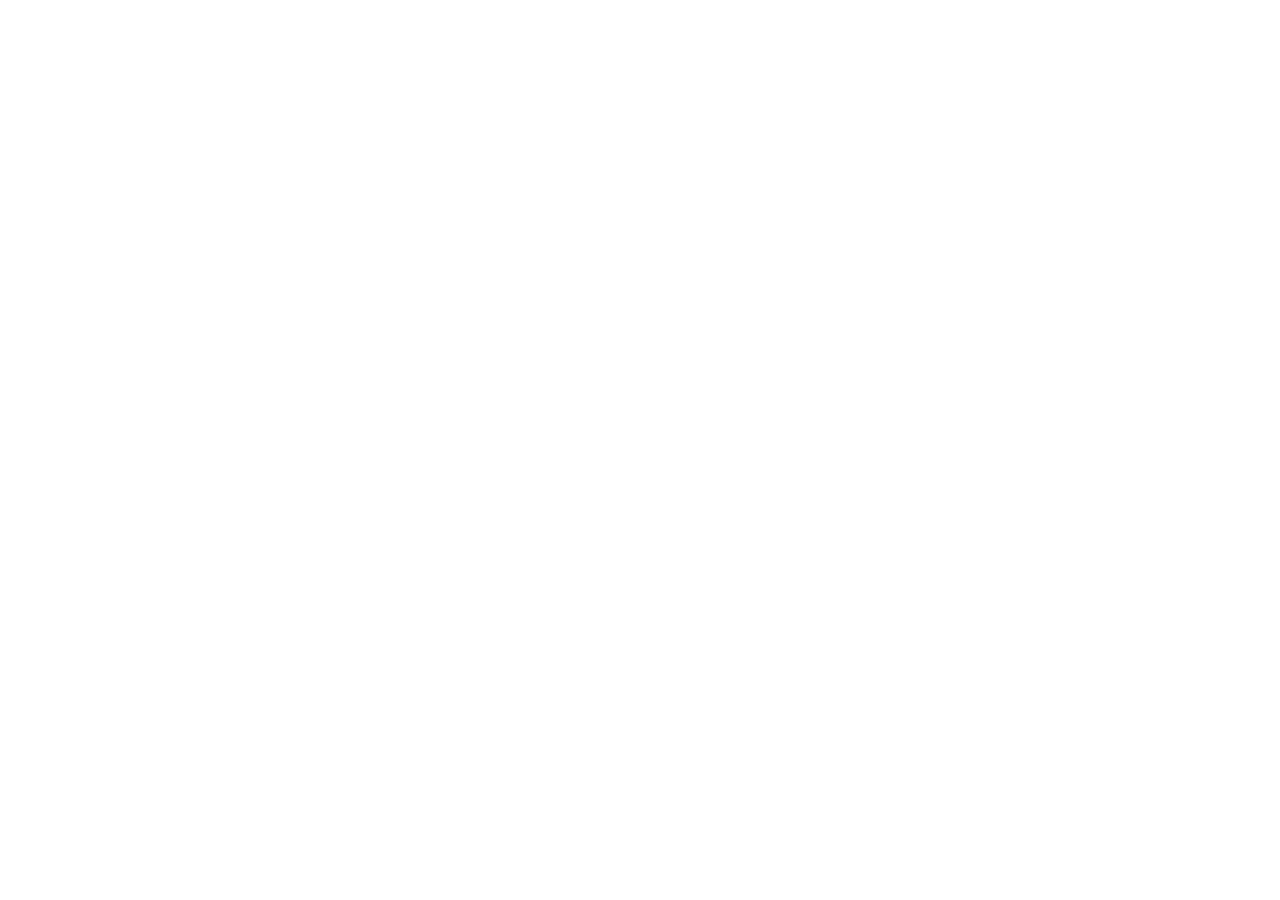
==== admin/index.html @ 018e4c30 "admin panel" ====
<!DOCTYPE html>
<html>
  <head>
    <meta charset="utf-8" />
    <meta name="viewport" content="width=device-width, initial-scale=1.0" />
    <title>Content Manager</title>
  </head>
  <body>
    <script src="https://unpkg.com/decap-cms@^3.0.0/dist/decap-cms.js"></script>
  </body>
</html>
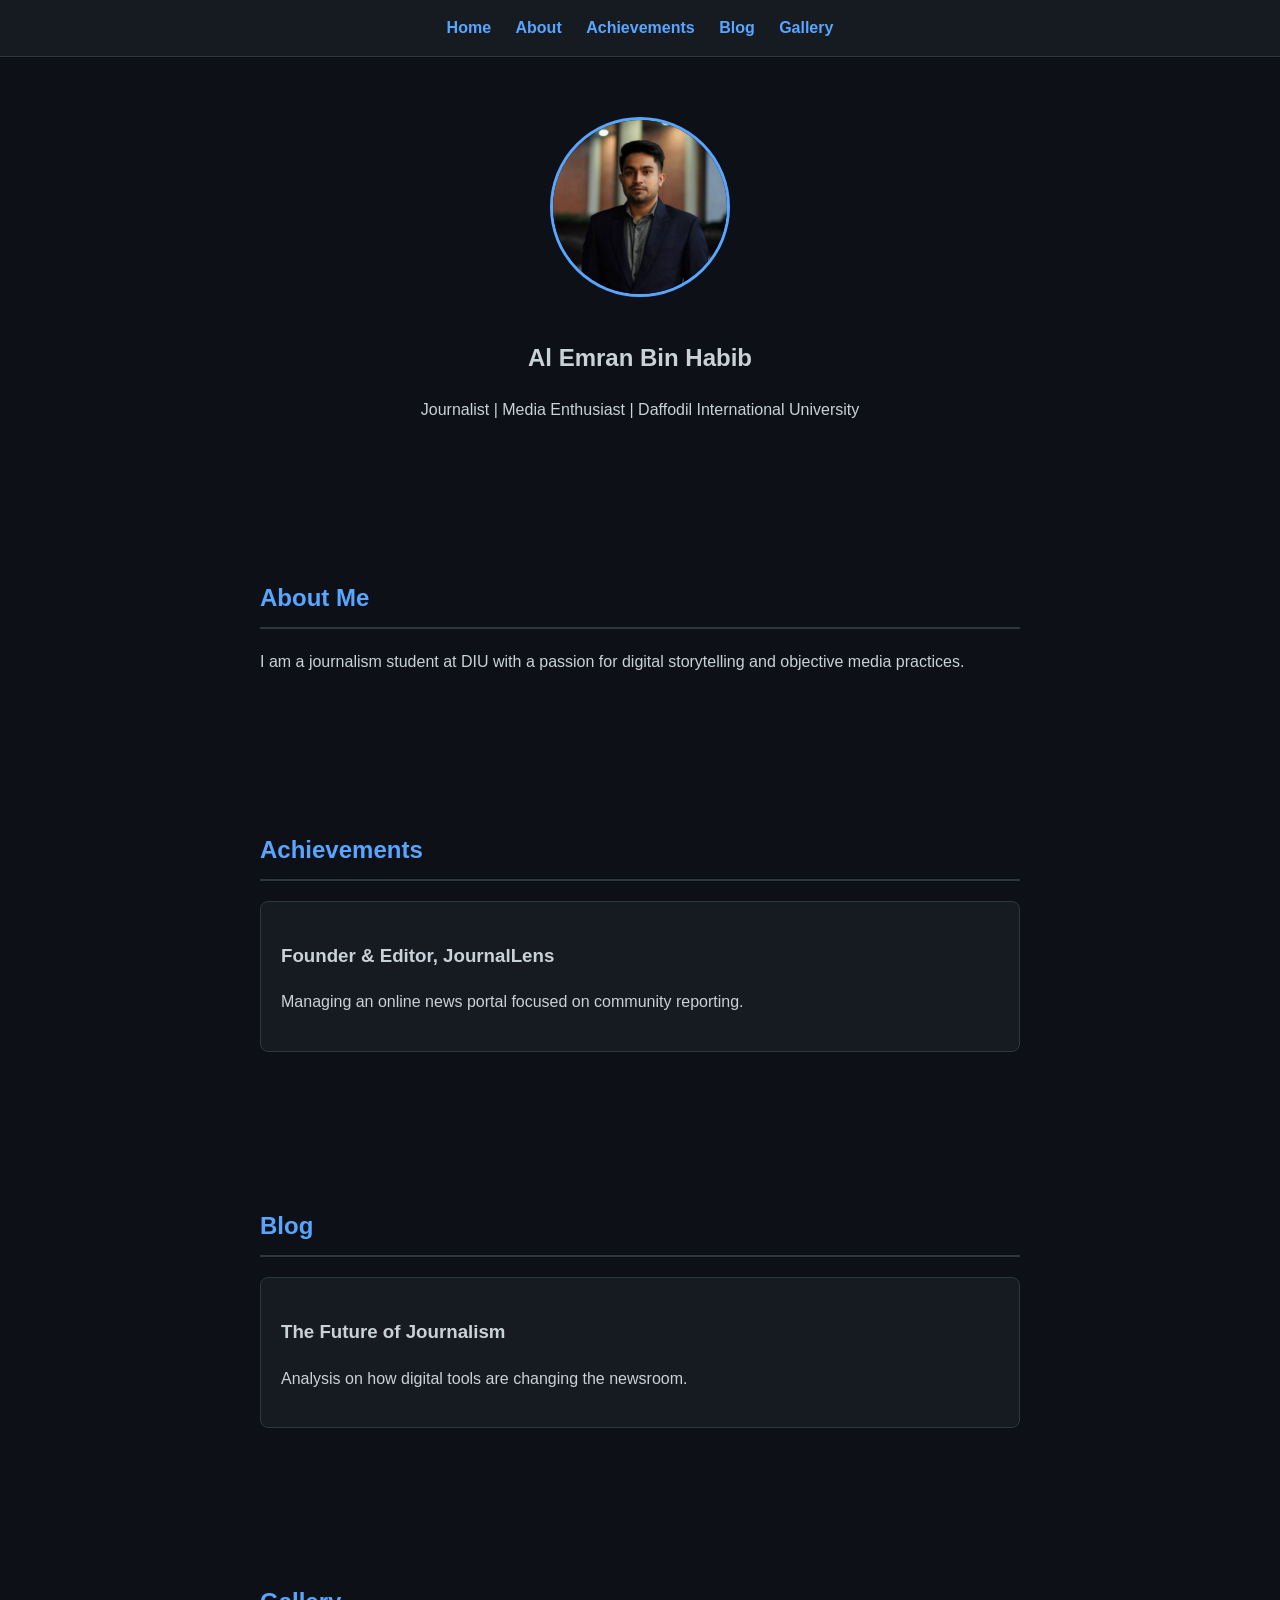
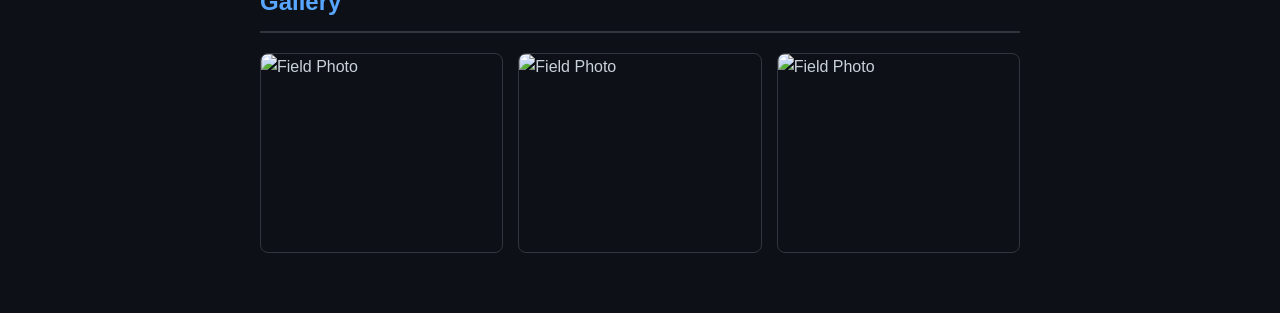
==== commit 5c52e832: "login pass" ====
--- a/admin/index.html
+++ b/admin/index.html
@@ -1,11 +1,30 @@
 <!DOCTYPE html>
 <html>
-  <head>
+<head>
     <meta charset="utf-8" />
     <meta name="viewport" content="width=device-width, initial-scale=1.0" />
-    <title>Content Manager</title>
-  </head>
-  <body>
-    <script src="https://unpkg.com/decap-cms@^3.0.0/dist/decap-cms.js"></script>
-  </body>
+    <title>Admin Login | Emran Portfolio</title>
+    <link href="https://unpkg.com/decap-cms@^3.0.0/dist/decap-cms.css" rel="stylesheet" />
+</head>
+<body>
+    <script>
+        // ইউজারনেম ও পাসওয়ার্ড
+        const username = "emran"; 
+        const password = "123";   
+
+        // লগইন প্রম্পট
+        let inputUser = prompt("Enter Username:");
+        let inputPass = prompt("Enter Password:");
+
+        if (inputUser === username && inputPass === password) {
+            // সঠিক পাসওয়ার্ড হলে CMS স্ক্রিপ্ট লোড হবে
+            const script = document.createElement("script");
+            script.src = "https://unpkg.com/decap-cms@^3.0.0/dist/decap-cms.js";
+            document.body.appendChild(script);
+        } else {
+            alert("Access Denied! Redirecting to Home.");
+            window.location.href = "/"; // ভুল হলে মেইন সাইটে পাঠিয়ে দেবে
+        }
+    </script>
+</body>
 </html>
